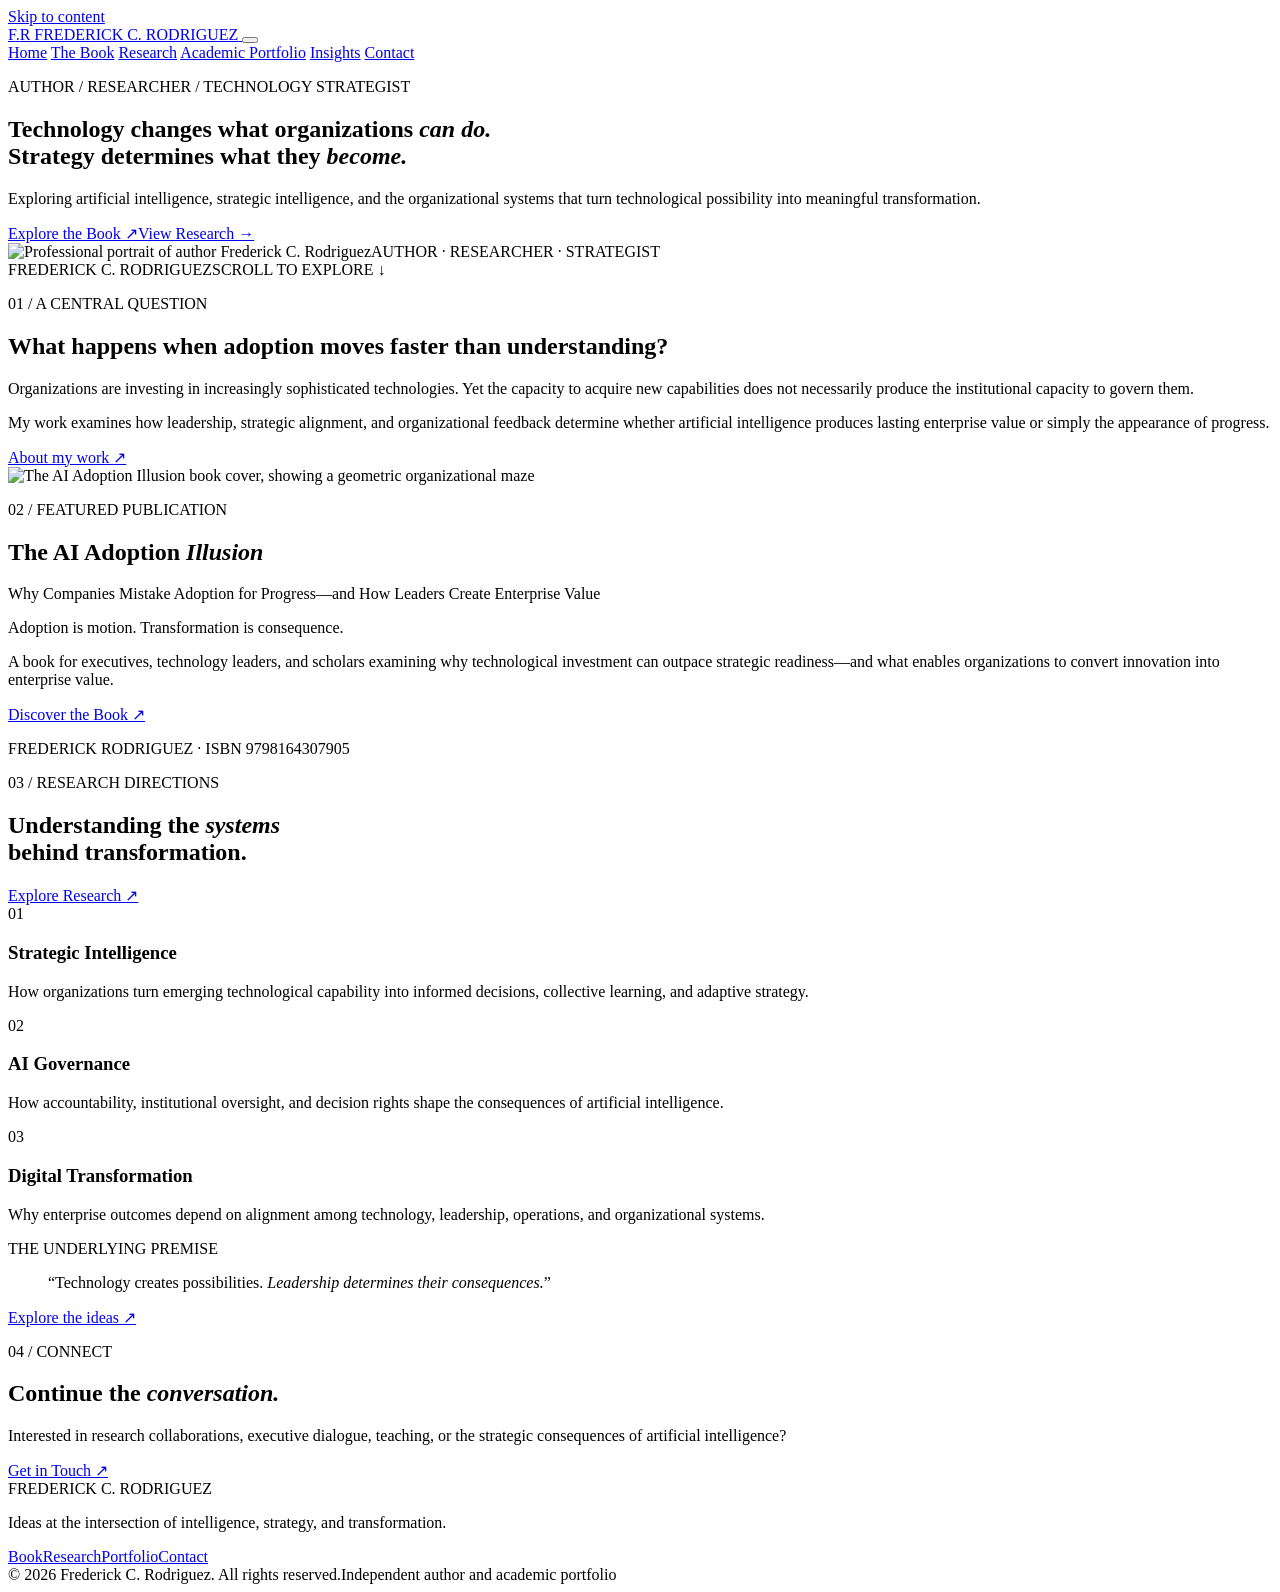
==== index.html @ ee8f7008 "Publish author and academic portfolio" ====
<!doctype html>
<html lang="en">
<head>
  <meta charset="utf-8">
  <meta name="viewport" content="width=device-width,initial-scale=1">
  <meta name="theme-color" content="#131719">
  <meta name="description" content="Academic portfolio and author website of Frederick C. Rodriguez, author of The AI Adoption Illusion.">
  <meta property="og:type" content="website">
  <meta property="og:title" content="Frederick C. Rodriguez | Author, Researcher &amp; Technology Strategist">
  <meta property="og:description" content="Academic portfolio and author website of Frederick C. Rodriguez, author of The AI Adoption Illusion.">
  <meta property="og:image" content="assets/images/ai-adoption-illusion-cover.png">
  <title>Frederick C. Rodriguez | Author, Researcher &amp; Technology Strategist</title>
  <link rel="icon" href="assets/images/favicon.svg" type="image/svg+xml">
  <link rel="stylesheet" href="assets/css/styles.css">
  <script src="assets/js/main.js" defer></script>
</head>
<body>
<a class="skip-link" href="#main-content">Skip to content</a>
<header class="site-header">
  <div class="container nav-wrap">
    <a class="brand" href="index.html" aria-label="Frederick C. Rodriguez — homepage">
      <span class="brand-mark">F<span class="brand-dot">.</span>R</span>
      <span class="brand-caption">FREDERICK C. RODRIGUEZ</span>
    </a>
    <button class="menu-toggle" aria-controls="primary-nav" aria-expanded="false" aria-label="Open navigation">
      <span></span><span></span><span></span>
    </button>
    <nav id="primary-nav" class="primary-nav" aria-label="Main navigation"><a href="index.html" aria-current="page" class="active">Home</a>
<a href="book.html">The Book</a>
<a href="research.html">Research</a>
<a href="academic.html">Academic Portfolio</a>
<a href="insights.html">Insights</a>
<a href="contact.html">Contact</a></nav>
  </div>
</header>
<main id="main-content">
<section class="hero dark-section">
  <div class="container hero-grid">
    <div class="hero-content reveal">
      <p class="eyebrow light-eyebrow"><span class="eyebrow-rule"></span> AUTHOR <span class="sep">/</span> RESEARCHER <span class="sep">/</span> TECHNOLOGY STRATEGIST</p>
      <h1>Technology changes what organizations <em>can do.</em><br>Strategy determines what they <em>become.</em></h1>
      <p class="hero-deck">Exploring artificial intelligence, strategic intelligence, and the organizational systems that turn technological possibility into meaningful transformation.</p>
      <div class="button-row"><a class="btn btn-light" href="book.html">Explore the Book <span aria-hidden="true">↗</span></a><a class="text-link text-link-light" href="research.html">View Research <span aria-hidden="true">→</span></a></div>
    </div>
    <div class="hero-photo-wrap reveal"><img class="hero-photo" src="assets/images/frederick-portrait.jpg" alt="Professional portrait of author Frederick C. Rodriguez" width="1023" height="1537" fetchpriority="high"><span class="photo-vertical-label">AUTHOR · RESEARCHER · STRATEGIST</span></div>
  </div>
  <div class="container hero-bottom"><span>FREDERICK C. RODRIGUEZ</span><span>SCROLL TO EXPLORE <span aria-hidden="true">↓</span></span></div>
</section>
<section class="intro-section paper-section section-padding">
  <div class="container intro-grid">
    <div><p class="eyebrow">01 / A CENTRAL QUESTION</p><h2 class="display-heading">What happens when adoption moves faster than understanding?</h2></div>
    <div class="body-column"><p class="lead">Organizations are investing in increasingly sophisticated technologies. Yet the capacity to acquire new capabilities does not necessarily produce the institutional capacity to govern them.</p><p>My work examines how leadership, strategic alignment, and organizational feedback determine whether artificial intelligence produces lasting enterprise value or simply the appearance of progress.</p><a class="arrow-link" href="academic.html">About my work <span aria-hidden="true">↗</span></a></div>
  </div>
</section>
<section class="featured-book section-padding" id="featured-book">
  <div class="container book-feature-grid">
    <div class="book-art"><div class="book-cover-stage"><img src="assets/images/ai-adoption-illusion-cover.png" alt="The AI Adoption Illusion book cover, showing a geometric organizational maze" width="1024" height="1536" loading="lazy"></div></div>
    <div class="book-content"><p class="eyebrow">02 / FEATURED PUBLICATION</p><h2 class="display-heading">The AI Adoption <em>Illusion</em></h2><p class="book-subtitle">Why Companies Mistake Adoption for Progress—and How Leaders Create Enterprise Value</p><div class="small-divider"></div><p class="lead">Adoption is motion. Transformation is consequence.</p><p>A book for executives, technology leaders, and scholars examining why technological investment can outpace strategic readiness—and what enables organizations to convert innovation into enterprise value.</p><a class="btn btn-dark" href="book.html">Discover the Book <span aria-hidden="true">↗</span></a><p class="book-meta">FREDERICK RODRIGUEZ · ISBN 9798164307905</p></div>
  </div>
</section>
<section class="themes-section paper-section section-padding">
  <div class="container"><div class="section-top"><div><p class="eyebrow">03 / RESEARCH DIRECTIONS</p><h2 class="display-heading">Understanding the <em>systems</em><br>behind transformation.</h2></div><a class="arrow-link" href="research.html">Explore Research <span aria-hidden="true">↗</span></a></div>
    <div class="theme-grid">
      <article class="theme-card"><span class="theme-number">01</span><div class="theme-diagram diagram-nodes" aria-hidden="true"><i></i><i></i><i></i><i></i><i></i></div><h3>Strategic Intelligence</h3><p>How organizations turn emerging technological capability into informed decisions, collective learning, and adaptive strategy.</p></article>
      <article class="theme-card"><span class="theme-number">02</span><div class="theme-diagram diagram-rings" aria-hidden="true"><i></i><i></i><i></i></div><h3>AI Governance</h3><p>How accountability, institutional oversight, and decision rights shape the consequences of artificial intelligence.</p></article>
      <article class="theme-card"><span class="theme-number">03</span><div class="theme-diagram diagram-grid" aria-hidden="true"></div><h3>Digital Transformation</h3><p>Why enterprise outcomes depend on alignment among technology, leadership, operations, and organizational systems.</p></article>
    </div>
  </div>
</section>
<section class="quote-section dark-section section-padding"><div class="container quote-layout"><p class="eyebrow light-eyebrow">THE UNDERLYING PREMISE</p><blockquote>“Technology creates possibilities. <em>Leadership determines their consequences.</em>”</blockquote><a class="text-link text-link-light" href="insights.html">Explore the ideas <span aria-hidden="true">↗</span></a></div></section>
<section class="closing-section paper-section section-padding"><div class="container closing-grid"><div><p class="eyebrow">04 / CONNECT</p><h2 class="display-heading">Continue the <em>conversation.</em></h2></div><div class="body-column"><p class="lead">Interested in research collaborations, executive dialogue, teaching, or the strategic consequences of artificial intelligence?</p><a class="btn btn-dark" href="contact.html">Get in Touch <span aria-hidden="true">↗</span></a></div></div></section>
</main>
<footer class="site-footer">
  <div class="container footer-main">
    <div><span class="footer-eyebrow">FREDERICK C. RODRIGUEZ</span><p class="footer-statement">Ideas at the intersection of intelligence, strategy, and transformation.</p></div>
    <div class="footer-links"><a href="book.html">Book</a><a href="research.html">Research</a><a href="academic.html">Portfolio</a><a href="contact.html">Contact</a></div>
  </div>
  <div class="container footer-bottom"><span>© <span id="year">2026</span> Frederick C. Rodriguez. All rights reserved.</span><span>Independent author and academic portfolio</span></div>
</footer>
</body>
</html>
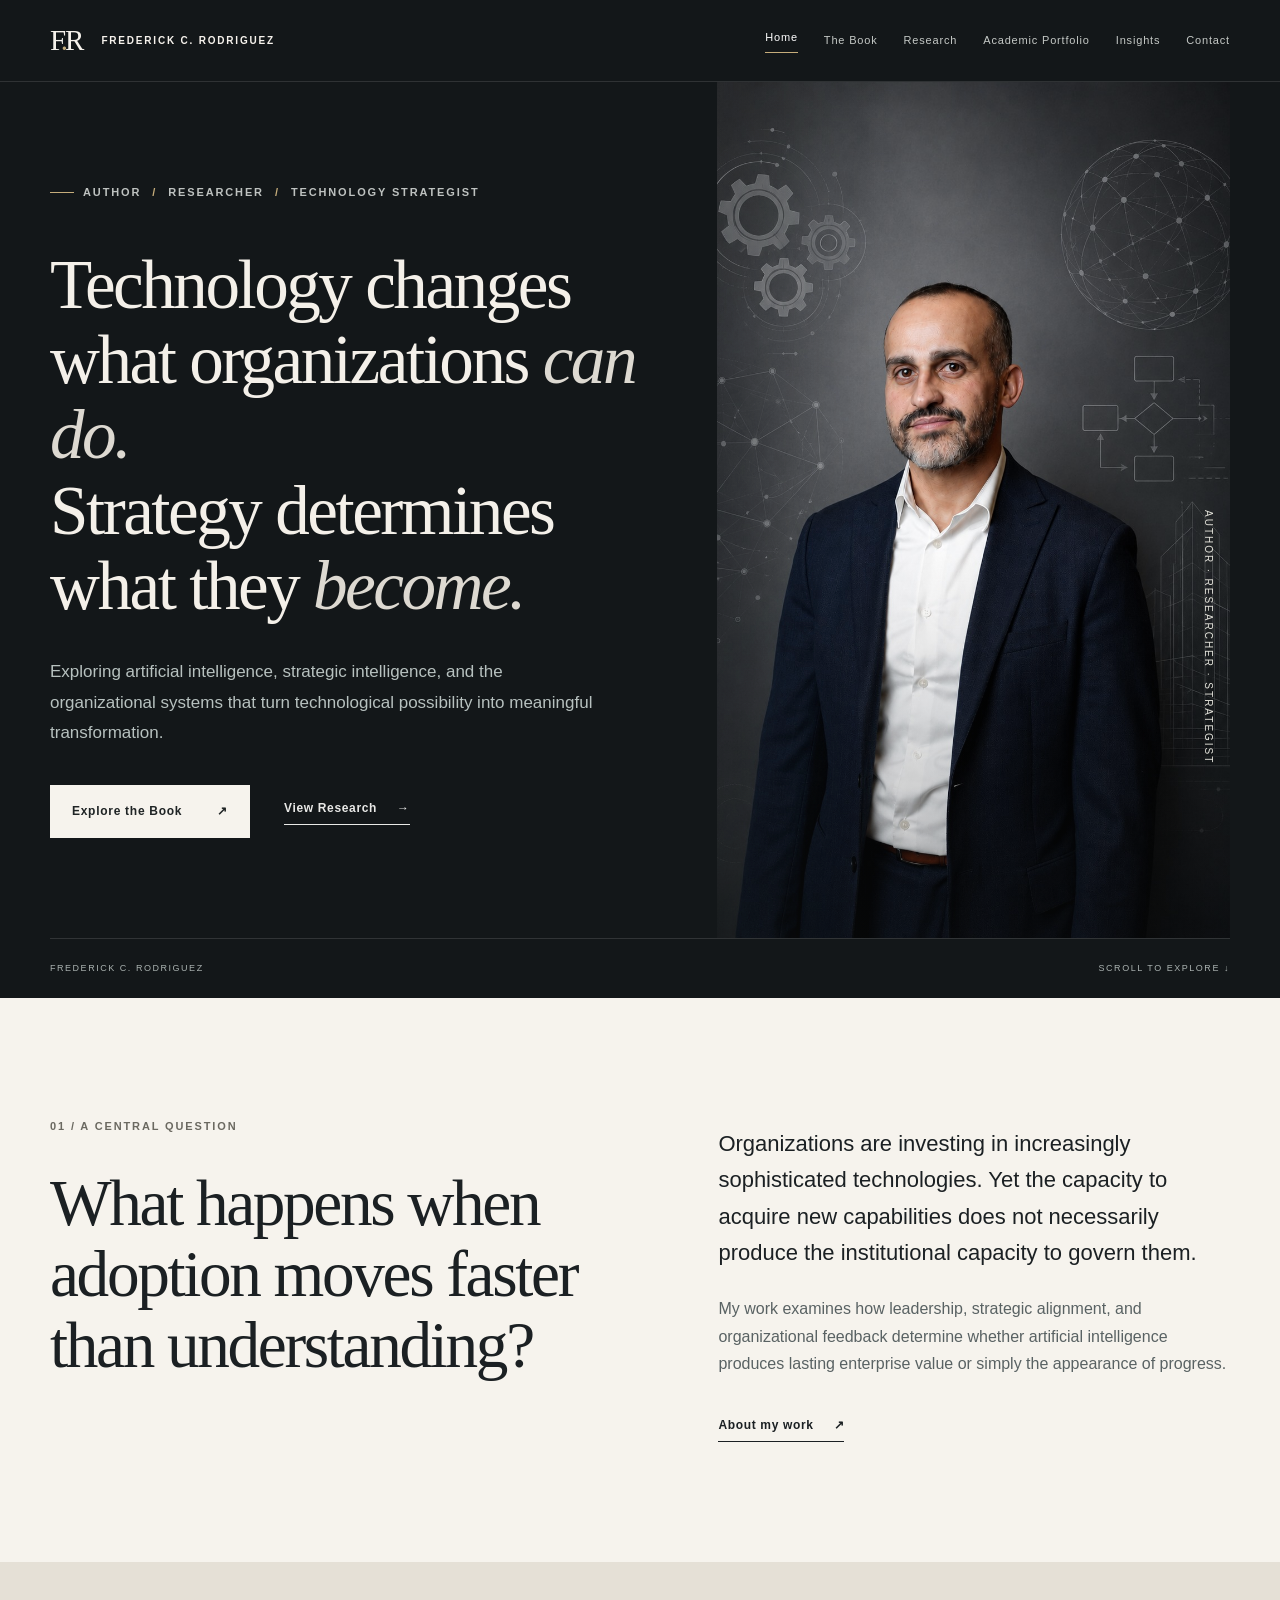
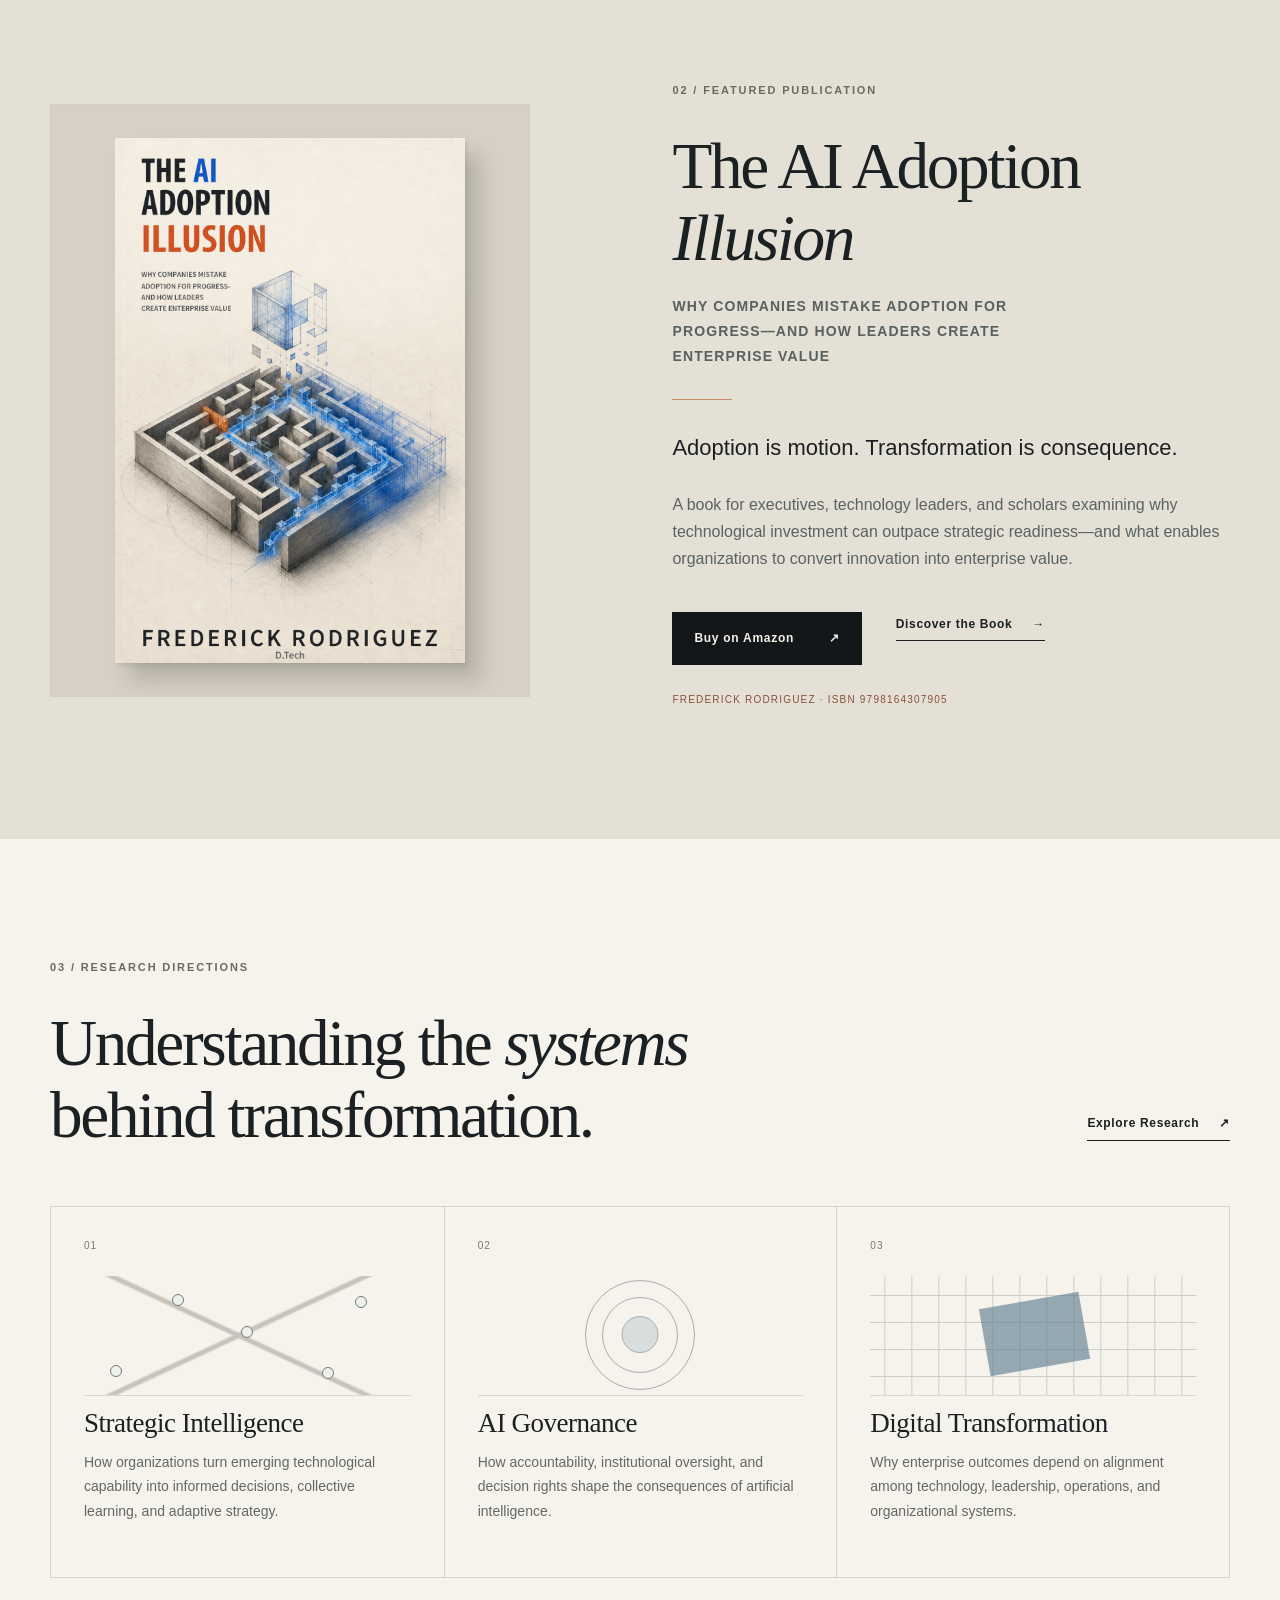
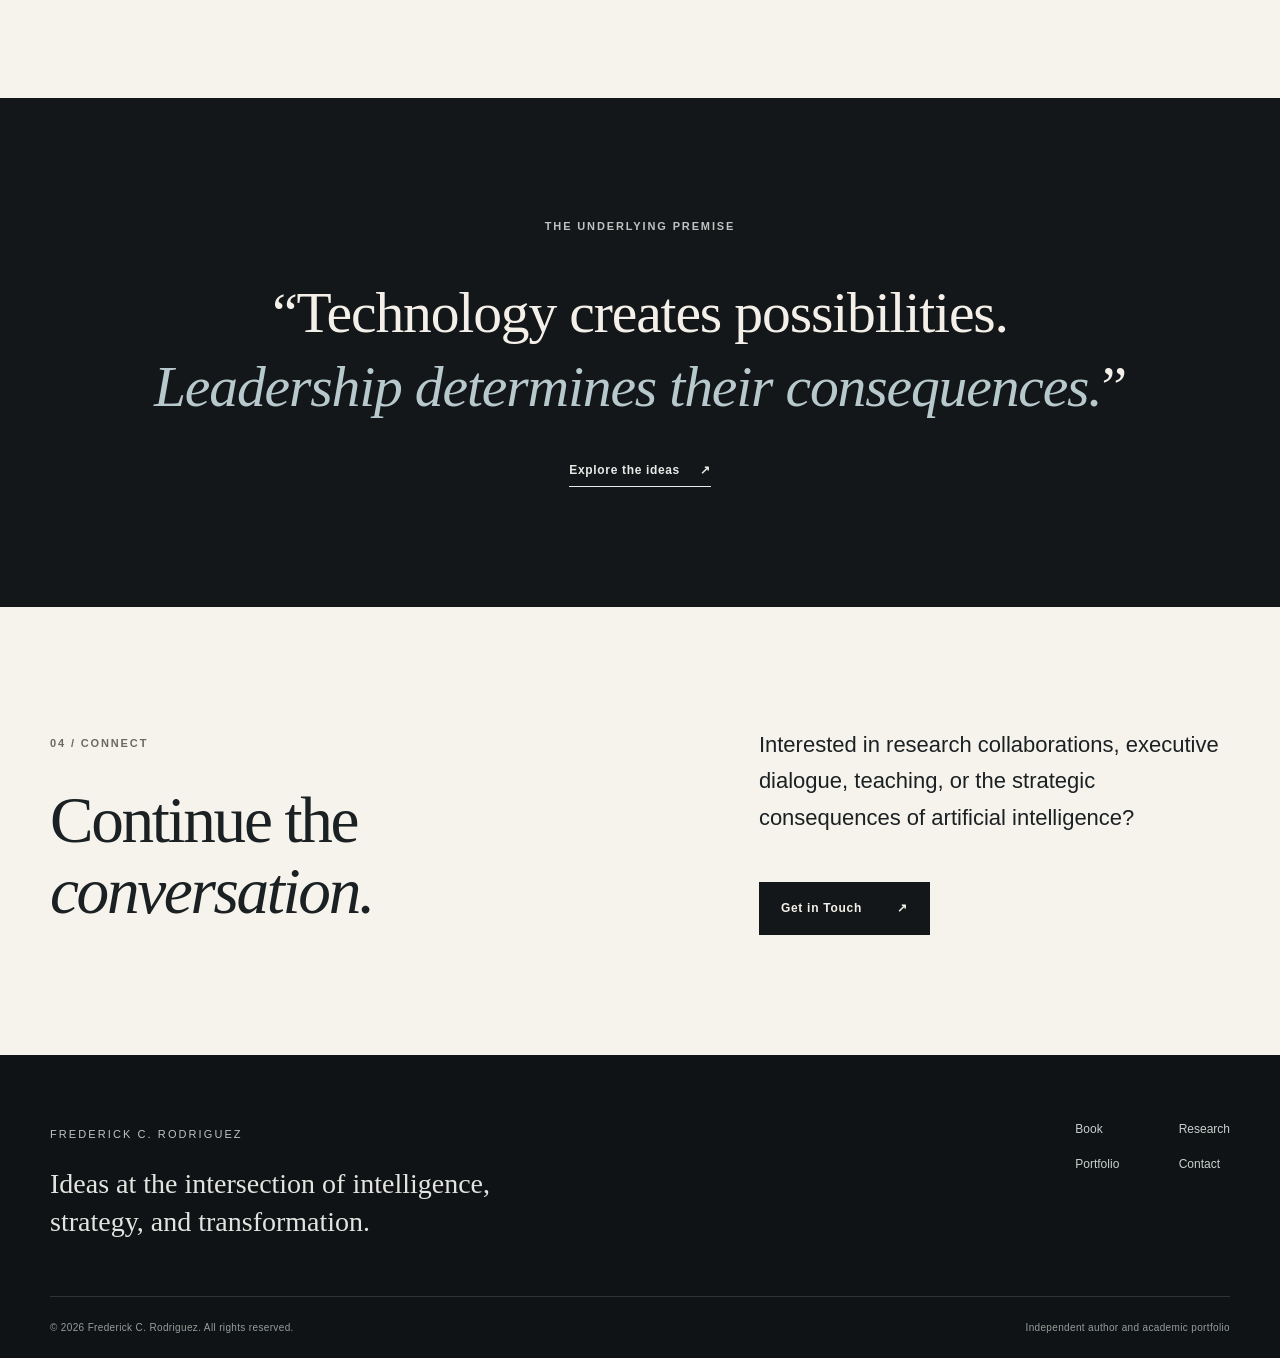
==== commit ab8dc14c: "Add Amazon book purchase links" ====
--- a/index.html
+++ b/index.html
@@ -55,7 +55,7 @@
 <section class="featured-book section-padding" id="featured-book">
   <div class="container book-feature-grid">
     <div class="book-art"><div class="book-cover-stage"><img src="assets/images/ai-adoption-illusion-cover.png" alt="The AI Adoption Illusion book cover, showing a geometric organizational maze" width="1024" height="1536" loading="lazy"></div></div>
-    <div class="book-content"><p class="eyebrow">02 / FEATURED PUBLICATION</p><h2 class="display-heading">The AI Adoption <em>Illusion</em></h2><p class="book-subtitle">Why Companies Mistake Adoption for Progress—and How Leaders Create Enterprise Value</p><div class="small-divider"></div><p class="lead">Adoption is motion. Transformation is consequence.</p><p>A book for executives, technology leaders, and scholars examining why technological investment can outpace strategic readiness—and what enables organizations to convert innovation into enterprise value.</p><a class="btn btn-dark" href="book.html">Discover the Book <span aria-hidden="true">↗</span></a><p class="book-meta">FREDERICK RODRIGUEZ · ISBN 9798164307905</p></div>
+    <div class="book-content"><p class="eyebrow">02 / FEATURED PUBLICATION</p><h2 class="display-heading">The AI Adoption <em>Illusion</em></h2><p class="book-subtitle">Why Companies Mistake Adoption for Progress—and How Leaders Create Enterprise Value</p><div class="small-divider"></div><p class="lead">Adoption is motion. Transformation is consequence.</p><p>A book for executives, technology leaders, and scholars examining why technological investment can outpace strategic readiness—and what enables organizations to convert innovation into enterprise value.</p><div class="button-row"><a class="btn btn-dark" href="https://www.amazon.com/dp/B0HR8PZHHB?th=1" target="_blank" rel="noopener noreferrer">Buy on Amazon <span aria-hidden="true">↗</span></a><a class="text-link" href="book.html">Discover the Book <span aria-hidden="true">→</span></a></div><p class="book-meta">FREDERICK RODRIGUEZ · ISBN 9798164307905</p></div>
   </div>
 </section>
 <section class="themes-section paper-section section-padding">
@@ -78,4 +78,4 @@
   <div class="container footer-bottom"><span>© <span id="year">2026</span> Frederick C. Rodriguez. All rights reserved.</span><span>Independent author and academic portfolio</span></div>
 </footer>
 </body>
-</html>+</html>
--- a/assets/css/styles.css
+++ b/assets/css/styles.css
@@ -0,0 +1,30 @@
+/* Frederick C. Rodriguez — Academic Author Portfolio, static GitHub Pages edition */
+:root{--ink:#1b2023;--charcoal:#131719;--charcoal-2:#1b2226;--muted:#5b6567;--paper:#f6f3ed;--paper-2:#ebe7df;--rule:#d5d4ce;--accent:#C6AD7B;--accent-gold:#C6AD7B;--accent-gold-ink:#745D36;--accent-copper:#C88969;--accent-copper-ink:#875037;--blue:#3064a9;--container:1180px;--header-height:82px;--serif:Georgia,"Times New Roman",serif;--sans:Inter,"Helvetica Neue",Arial,sans-serif}
+*{box-sizing:border-box}html{scroll-behavior:smooth}body{margin:0;background:var(--paper);color:var(--ink);font:16px/1.7 var(--sans);-webkit-font-smoothing:antialiased}img{display:block;max-width:100%;height:auto}a{color:inherit;text-decoration:none}button{font:inherit}p{margin:0 0 1.1em}h1,h2,h3{line-height:1.12;margin:0;font-weight:400}h1,h2{font-family:var(--serif);letter-spacing:-.036em}h3{font-family:var(--serif);letter-spacing:-.018em}em{font-style:italic;font-weight:400}::selection{background:var(--accent-gold);color:#111}.container{width:min(var(--container),calc(100% - 92px));margin-inline:auto}.section-padding{padding:120px 0}.paper-section{background:var(--paper)}.warm-section{background:var(--paper-2)}.dark-section{background:var(--charcoal);color:#f4f0e9}.skip-link{position:absolute;top:-100px;left:14px;z-index:100;background:#fff;color:#000;padding:10px 18px}.skip-link:focus{top:12px}a:focus-visible,button:focus-visible{outline:3px solid var(--accent-gold-ink);outline-offset:5px}.site-header{height:var(--header-height);background:var(--charcoal);color:#f6f2ec;border-bottom:1px solid #ffffff1e;position:relative;z-index:30}.nav-wrap{height:100%;display:flex;justify-content:space-between;align-items:center;gap:35px}.brand{display:flex;align-items:center;gap:20px;flex-shrink:0}.brand-mark{font-family:var(--serif);font-size:29px;letter-spacing:-3px;line-height:1}.brand-dot{color:var(--accent)}.brand-caption{font-size:10px;font-weight:700;letter-spacing:.18em;white-space:nowrap}.primary-nav{display:flex;align-items:center;gap:26px}.primary-nav a{font-size:11px;letter-spacing:.075em;white-space:nowrap;color:#c5c9c6;transition:color .2s}.primary-nav a:hover,.primary-nav a.active{color:#fff}.primary-nav a.active{border-bottom:1px solid var(--accent);padding-bottom:6px}.menu-toggle{display:none}.eyebrow{display:flex;align-items:center;gap:9px;font:700 11px/1.5 var(--sans);letter-spacing:.17em;color:#6b6961;margin:0 0 33px;text-transform:uppercase}.light-eyebrow{color:#bec2c0}.eyebrow-rule{height:1px;width:24px;background:var(--accent);display:inline-block}.sep{color:var(--accent-gold);padding-inline:2px}.display-heading{font-size:clamp(42px,5.1vw,72px);line-height:1.09;max-width:740px}.lead{font-size:clamp(18px,1.8vw,22px);line-height:1.65;font-weight:400}.body-column{max-width:520px}.body-column>p:not(.lead),.book-content>p:not(.lead):not(.eyebrow):not(.book-subtitle):not(.book-meta){color:#596263}.btn{display:inline-flex;align-items:center;justify-content:space-between;gap:35px;min-height:53px;padding:14px 22px;font-size:12px;font-weight:700;letter-spacing:.06em;transition:background .2s,color .2s,transform .2s}.btn:hover{transform:translateY(-2px)}.btn-light{background:var(--paper);color:#1f2425}.btn-light:hover{background:#e1d9cd}.btn-dark{background:var(--charcoal);color:#f4f0e9}.btn-dark:hover{background:#353f44}.button-row{display:flex;align-items:center;gap:34px;flex-wrap:wrap}.text-link,.arrow-link{font-size:12px;font-weight:700;letter-spacing:.055em;display:inline-flex;align-items:center;gap:20px;border-bottom:1px solid currentColor;padding-bottom:6px}.text-link-light{color:#e9e9e7}.text-link span,.arrow-link span{transition:transform .2s}.text-link:hover span,.arrow-link:hover span{transform:translate(3px,-2px)}
+/* Home hero */
+.hero{overflow:hidden}.hero-grid{display:grid;grid-template-columns:1.13fr .87fr;min-height:690px;position:relative}.hero-content{padding:102px 56px 100px 0;display:flex;flex-direction:column;align-items:flex-start;justify-content:center}.hero-content .eyebrow{margin-bottom:46px}.hero h1{font-size:clamp(48px,5.4vw,78px);line-height:1.09;max-width:760px}.hero h1 em{color:#ddd9d1}.hero-deck{max-width:555px;color:#b7c1bf;font-size:17px;line-height:1.8;margin:34px 0 36px}.hero-photo-wrap{position:relative;overflow:hidden;background:#333a3e;min-height:690px}.hero-photo{width:100%;height:100%;object-fit:cover;object-position:50% 20%;filter:saturate(.8)}.hero-photo-wrap:after{content:"";position:absolute;inset:0;background:linear-gradient(to right,rgba(19,23,25,.14),transparent 35%),linear-gradient(to top,rgba(19,23,25,.28),transparent 45%);pointer-events:none}.photo-vertical-label{position:absolute;right:13px;top:50%;z-index:2;writing-mode:vertical-rl;color:#e4e3db;font-size:10px;letter-spacing:.2em}.hero-bottom{height:60px;display:flex;justify-content:space-between;align-items:center;border-top:1px solid #ffffff20;font-size:9px;letter-spacing:.17em;color:#aab2b0}.intro-grid{display:grid;grid-template-columns:1fr .9fr;gap:100px;align-items:start}.intro-grid .lead{margin-top:8px}.arrow-link{margin-top:20px}.featured-book{background:#e5e0d6;overflow:hidden}.book-feature-grid{display:grid;grid-template-columns:.95fr 1.05fr;gap:10%;align-items:center}.book-art{min-width:0}.book-cover-stage{padding:34px 65px;background:#d6d0c5;max-width:480px;box-shadow:inset 0 0 1px #c4bdb2}.book-cover-stage img{display:block;width:100%;height:auto;aspect-ratio:2/3;object-fit:contain;box-shadow:15px 17px 19px #29282430,2px 3px 4px #29282419}.book-content .display-heading{margin-bottom:20px}.book-subtitle{text-transform:uppercase;font-size:14px;letter-spacing:.08em;line-height:1.8;max-width:420px;color:#596060;font-weight:700}.small-divider{width:60px;height:1px;background:var(--accent);margin:30px 0}.book-content .btn{margin-top:22px}.book-meta{font-size:10px;color:#68706e;letter-spacing:.12em;margin-top:26px}.section-top{display:flex;justify-content:space-between;gap:60px;align-items:end;margin-bottom:55px}.section-top .arrow-link{white-space:nowrap;margin-bottom:10px}.theme-grid{display:grid;grid-template-columns:repeat(3,minmax(0,1fr));border:1px solid var(--rule)}.theme-card{padding:30px 33px 38px;min-height:366px;display:flex;flex-direction:column;align-items:flex-start}.theme-card+.theme-card{border-left:1px solid var(--rule)}.theme-number{font-size:10px;letter-spacing:.1em;color:#777a74}.theme-card h3{font-size:27px;margin:12px 0 12px}.theme-card p{font-size:14px;color:#626865;line-height:1.75}.theme-diagram{height:120px;width:100%;position:relative;overflow:hidden;margin-top:22px;border-bottom:1px solid #dad8d1}.diagram-nodes{background:linear-gradient(25deg,transparent 47%,#c8c3ba 48%,#c8c3ba 49%,transparent 50%),linear-gradient(155deg,transparent 47%,#c8c3ba 48%,#c8c3ba 49%,transparent 50%)}.diagram-nodes i{position:absolute;border:1px solid #6e7c80;background:#eef0eb;width:12px;height:12px;border-radius:50%;top:42%;left:48%}.diagram-nodes i:nth-child(2){left:8%;top:75%}.diagram-nodes i:nth-child(3){left:27%;top:15%}.diagram-nodes i:nth-child(4){left:83%;top:17%}.diagram-nodes i:nth-child(5){left:73%;top:77%}.diagram-rings i{position:absolute;border:1px solid #a5aeb0;border-radius:50%;width:110px;height:110px;left:50%;top:4px;transform:translateX(-50%)}.diagram-rings i:nth-child(2){width:76px;height:76px;top:21px}.diagram-rings i:nth-child(3){width:37px;height:37px;top:40px;background:#d8dede}.diagram-grid{background-image:linear-gradient(#c9cecb 1px,transparent 1px),linear-gradient(90deg,#c9cecb 1px,transparent 1px);background-size:27px 27px;background-position:center center}.diagram-grid:after{content:"";position:absolute;left:35%;top:20%;width:31%;height:57%;background:#607d91a3;transform:rotate(-10deg)}.quote-layout{text-align:center;display:flex;flex-direction:column;align-items:center}.quote-layout blockquote{font-family:var(--serif);font-size:clamp(35px,4.5vw,65px);line-height:1.27;letter-spacing:-.02em;max-width:990px;margin:9px 0 37px}.quote-layout blockquote em{color:#b8c9ce}.closing-grid{display:grid;grid-template-columns:1fr .8fr;gap:120px;align-items:center}.closing-grid .btn{margin-top:22px}
+/* Interior headings */
+.subhero{padding:105px 0 116px;position:relative;overflow:hidden}.subhero:after{content:"";position:absolute;pointer-events:none;right:-80px;top:-120px;width:490px;height:490px;border:1px solid #ffffff14;border-radius:50%;box-shadow:0 0 0 70px #ffffff06,0 0 0 150px #ffffff05}.subhero-inner{position:relative;z-index:2}.subhero-title{font-size:clamp(59px,7vw,104px);max-width:900px}.subhero-title em{color:#b6c8ce}.subhero-deck{margin:29px 0 0;color:#c0c6c3;max-width:680px;font-size:clamp(17px,2vw,22px);line-height:1.6}.book-page-grid{display:grid;grid-template-columns:.82fr 1.18fr;gap:10%;align-items:center}.book-page-art{background:#dfdbd1;padding:35px 65px;max-width:470px}.book-page-art img{display:block;width:100%;height:auto;aspect-ratio:2/3;object-fit:contain;box-shadow:15px 18px 17px #1016192b}.book-page-copy .display-heading{font-size:clamp(38px,4.5vw,61px);margin-bottom:26px}.book-page-copy>p:not(.lead):not(.eyebrow){color:#5b6261}.book-facts{display:grid;grid-template-columns:1fr 1fr;gap:24px 20px;margin:34px 0}.book-facts div{border-top:1px solid var(--rule);padding-top:12px}.book-facts dt{font-size:10px;letter-spacing:.11em;color:#666b67;margin-bottom:5px}.book-facts dd{font-size:13px;margin:0}.question-grid{display:grid;grid-template-columns:repeat(3,1fr);gap:35px;margin-top:55px}.question-grid article{border-top:1px solid #bcbcb6;padding-top:18px}.question-grid article>span{font-size:10px;letter-spacing:.14em;color:#7a6259}.question-grid h3{font-size:27px;margin:20px 0}.question-grid p,.audience-list p{font-size:14px;color:#5d6664}.audience-grid{display:grid;grid-template-columns:1fr 1fr;gap:90px}.audience-list>div{display:grid;grid-template-columns:42px 1fr;gap:18px;padding:20px 0;border-bottom:1px solid var(--rule)}.audience-list>div:first-child{padding-top:0}.audience-list span{font-size:11px;color:#a0624a;letter-spacing:.1em}.audience-list h3{font-size:25px;margin-bottom:9px}.audience-list p{margin:0}.callout-grid{display:grid;grid-template-columns:1.2fr .8fr;gap:100px;align-items:end}.callout-grid .display-heading{font-size:clamp(41px,4.3vw,61px)}.callout-grid p{color:#c3cac7}.callout-grid .btn{margin-top:20px}
+/* Research and academic */
+.research-list{margin-top:48px}.research-list article{display:grid;grid-template-columns:80px 1fr;gap:35px;border-top:1px solid #c8c8c1;padding:29px 0}.research-list article:last-child{border-bottom:1px solid #c8c8c1}.research-index{font-size:13px;color:var(--accent-gold-ink);letter-spacing:.12em}.research-list h2{font-size:clamp(25px,3vw,39px);margin-bottom:11px}.research-list p{color:#616a69;max-width:700px;margin:0}.two-column-feature{display:grid;grid-template-columns:1fr 1fr;gap:90px}.publication-item{border-top:1px solid var(--rule);padding-top:18px}.publication-type{font-size:10px;letter-spacing:.13em;color:var(--accent-gold-ink)}.publication-item h3{font-size:28px;margin:14px 0}.publication-item h3 a:hover{color:var(--accent-gold-ink)}.publication-item p{color:#5e6664}.editorial-note{font-size:13px;color:#7a7d76!important;background:#e8e3da;border-left:2px solid #b1a9a0;padding:15px 20px;margin-top:42px!important}.academic-intro{display:grid;grid-template-columns:.66fr 1.34fr;gap:100px;align-items:center}.academic-portrait{height:510px;overflow:hidden;background:#394348}.academic-portrait img{width:100%;height:100%;object-fit:cover;object-position:50% 23%}.academic-intro .display-heading{margin-bottom:25px}.academic-intro p:not(.lead):not(.eyebrow){color:#606966}.education-list{margin-top:60px}.education-list article{border-top:1px solid #c7c4bd;display:grid;grid-template-columns:160px 1fr;gap:45px;padding:26px 0}.education-list article:last-child{border-bottom:1px solid #c7c4bd}.education-tag{font-size:10px;letter-spacing:.11em;color:#926a5b;padding-top:7px}.education-list h3{font-size:29px;margin-bottom:9px}.education-list p{color:#596361;margin:0}.mini-heading{font-size:25px;margin:0 0 12px}.mini-heading:not(:first-child){margin-top:34px}
+/* Insights */
+.insights-grid{display:grid;grid-template-columns:repeat(3,minmax(0,1fr));gap:24px}.insight-card{border:1px solid var(--rule);padding:18px 18px 28px}.insight-status{font-size:10px;letter-spacing:.12em;color:#8d6756}.insight-art{height:210px;background:#d9d8d1;position:relative;margin:14px 0 29px;overflow:hidden}.insight-art span{position:absolute;border:1px solid #53707c}.insight-art-one span{width:130px;height:130px;border-radius:50%;left:20%;top:17%}.insight-art-one span:nth-child(2){left:34%;top:25%;border-color:#b5674b}.insight-art-one span:nth-child(3){left:48%;top:33%}.insight-art-two span{width:70px;height:70px;transform:rotate(45deg);left:27%;top:30%}.insight-art-two span:nth-child(2){left:42%;top:30%;border-color:#bd7861}.insight-art-two span:nth-child(3){left:57%;top:30%}.insight-art-three{background-image:linear-gradient(45deg,transparent 49.5%,#a9b4b8 50%,transparent 50.5%),linear-gradient(-45deg,transparent 49.5%,#a9b4b8 50%,transparent 50.5%);background-color:#d9d8d1}.insight-art-three span{height:20px;width:20px;border-radius:50%;background:#d9d8d1;left:20%;top:18%}.insight-art-three span:nth-child(2){left:47%;top:45%;background:#b9c6c9}.insight-art-three span:nth-child(3){left:74%;top:70%;background:#d9d8d1}.insight-card h3{font-size:26px;line-height:1.2;margin-bottom:13px}.insight-card p{font-size:14px;color:#606865}.centered-note{margin-top:30px!important}
+/* Contact */
+.contact-grid{display:grid;grid-template-columns:1fr 1fr;gap:12%;align-items:start}.contact-grid .display-heading{margin-bottom:27px}.contact-panel{border-top:2px solid #252a2b;padding-top:20px}.contact-panel h3{font-size:29px;margin-bottom:22px}.contact-line{display:grid;grid-template-columns:40px 1fr;gap:10px;border-top:1px solid var(--rule);padding:18px 0}.contact-line span{font-size:10px;color:var(--accent-gold-ink);letter-spacing:.1em}.contact-line p{margin:0;font-size:15px;color:#47514f}.contact-notice{background:var(--paper-2);padding:22px;margin-top:32px}.contact-notice strong{font-size:14px}.contact-notice p{font-size:13px;color:#5f6663;margin:10px 0 0}
+/* Footer */
+.site-footer{background:#0f1315;color:#e3e4df;padding:64px 0 22px}.footer-main{display:flex;justify-content:space-between;align-items:start;gap:50px;padding-bottom:55px}.footer-eyebrow{font-size:11px;letter-spacing:.19em;color:#c0c5c1}.footer-statement{font-family:var(--serif);font-size:28px;line-height:1.35;max-width:450px;margin:19px 0 0}.footer-links{display:grid;grid-template-columns:1fr 1fr;column-gap:52px;row-gap:14px;font-size:12px;color:#c8d0cc}.footer-links a:hover{color:white}.footer-bottom{border-top:1px solid #ffffff23;display:flex;justify-content:space-between;gap:20px;padding-top:22px;font-size:10px;letter-spacing:.035em;color:#969d99}
+@media(max-width:1100px){.container{width:min(var(--container),calc(100% - 64px))}.brand-caption{display:none}.primary-nav{gap:18px}.hero-grid{grid-template-columns:1.08fr .92fr}.hero-content{padding-right:36px}.hero h1{font-size:clamp(44px,5.2vw,66px)}.book-cover-stage{padding:25px 45px}.intro-grid,.closing-grid,.callout-grid{gap:60px}}
+@media(max-width:760px){:root{--header-height:72px}.container{width:calc(100% - 40px)}.section-padding{padding:76px 0}.site-header{position:relative}.brand-caption{display:block;font-size:9px}.menu-toggle{width:43px;height:43px;background:none;border:1px solid #ffffff40;display:flex;flex-direction:column;gap:5px;align-items:center;justify-content:center;cursor:pointer;color:#fff}.menu-toggle span{width:18px;height:1px;background:#fff}.primary-nav{display:none;position:absolute;top:var(--header-height);left:0;right:0;background:#171d20;padding:19px 20px 25px;border-bottom:1px solid #ffffff30;flex-direction:column;align-items:stretch;gap:0;box-shadow:0 15px 20px #0003}.primary-nav.is-open{display:flex}.primary-nav a{padding:12px 8px;border-bottom:1px solid #ffffff19;font-size:14px}.primary-nav a.active{border-bottom:1px solid var(--accent)}.hero-grid{display:flex;flex-direction:column}.hero-content{padding:80px 0 72px;min-height:0}.hero-content .eyebrow{margin-bottom:24px;font-size:9px}.hero h1{font-size:clamp(44px,9vw,67px)}.hero-deck{margin:25px 0 29px;font-size:16px}.hero-photo-wrap{min-height:520px;height:75vh;max-height:720px}.hero-photo{object-position:50% 24%}.hero-bottom{height:52px}.display-heading{font-size:clamp(39px,8vw,62px)}.intro-grid,.book-feature-grid,.closing-grid,.book-page-grid,.audience-grid,.callout-grid,.academic-intro,.two-column-feature,.contact-grid{grid-template-columns:1fr;gap:42px}.book-art{order:1}.book-content{order:2}.book-cover-stage,.book-page-art{max-width:420px;width:100%;margin:auto}.section-top{align-items:start;flex-direction:column;gap:14px}.theme-grid{grid-template-columns:1fr}.theme-card{min-height:0;padding:25px 28px}.theme-card+.theme-card{border-left:0;border-top:1px solid var(--rule)}.theme-diagram{height:90px;margin:16px 0 7px}.quote-layout blockquote{font-size:clamp(35px,7vw,54px)}.subhero{padding:72px 0 83px}.subhero-title{font-size:clamp(54px,10.5vw,82px)}.question-grid,.insights-grid{grid-template-columns:1fr;gap:26px}.research-list article{grid-template-columns:48px 1fr;gap:10px}.research-list h2{font-size:28px}.academic-portrait{height:460px;max-width:430px}.education-list article{grid-template-columns:1fr;gap:10px}.footer-main{flex-direction:column;gap:35px}.footer-bottom{flex-direction:column;gap:8px}.footer-statement{font-size:27px}.closing-grid{gap:25px}}
+@media(max-width:410px){.brand{gap:10px}.brand-caption{font-size:8px}.hero h1{font-size:43px}.button-row{align-items:flex-start;flex-direction:column;gap:23px}.book-cover-stage,.book-page-art{padding:25px 40px}.eyebrow{letter-spacing:.11em}.hero-bottom span:first-child{display:none}.hero-bottom{justify-content:flex-end}}
+@media(prefers-reduced-motion:reduce){html{scroll-behavior:auto}*,*::before,*::after{animation-duration:.01ms!important;transition-duration:.01ms!important}}
+
+/* 2026 palette: primary Champagne Gold, with restrained book-specific Muted Copper.
+   On light surfaces, use the darker ink variants for readable small text. */
+.dark-section a:focus-visible,.site-header a:focus-visible,.site-header button:focus-visible,.site-footer a:focus-visible{outline-color:var(--accent-gold)}
+.featured-book .small-divider{background:var(--accent-copper)}
+.featured-book .book-meta{color:var(--accent-copper-ink)}
+body.book-theme .primary-nav a.active{border-bottom-color:var(--accent-copper)}
+body.book-theme .subhero .eyebrow-rule{background:var(--accent-copper)}
+body.book-theme .subhero-title em{color:var(--accent-copper)}
+body.book-theme .book-facts dt{color:var(--accent-copper-ink)}
+body.book-theme .question-grid article>span,body.book-theme .audience-list span{color:var(--accent-copper-ink)}
